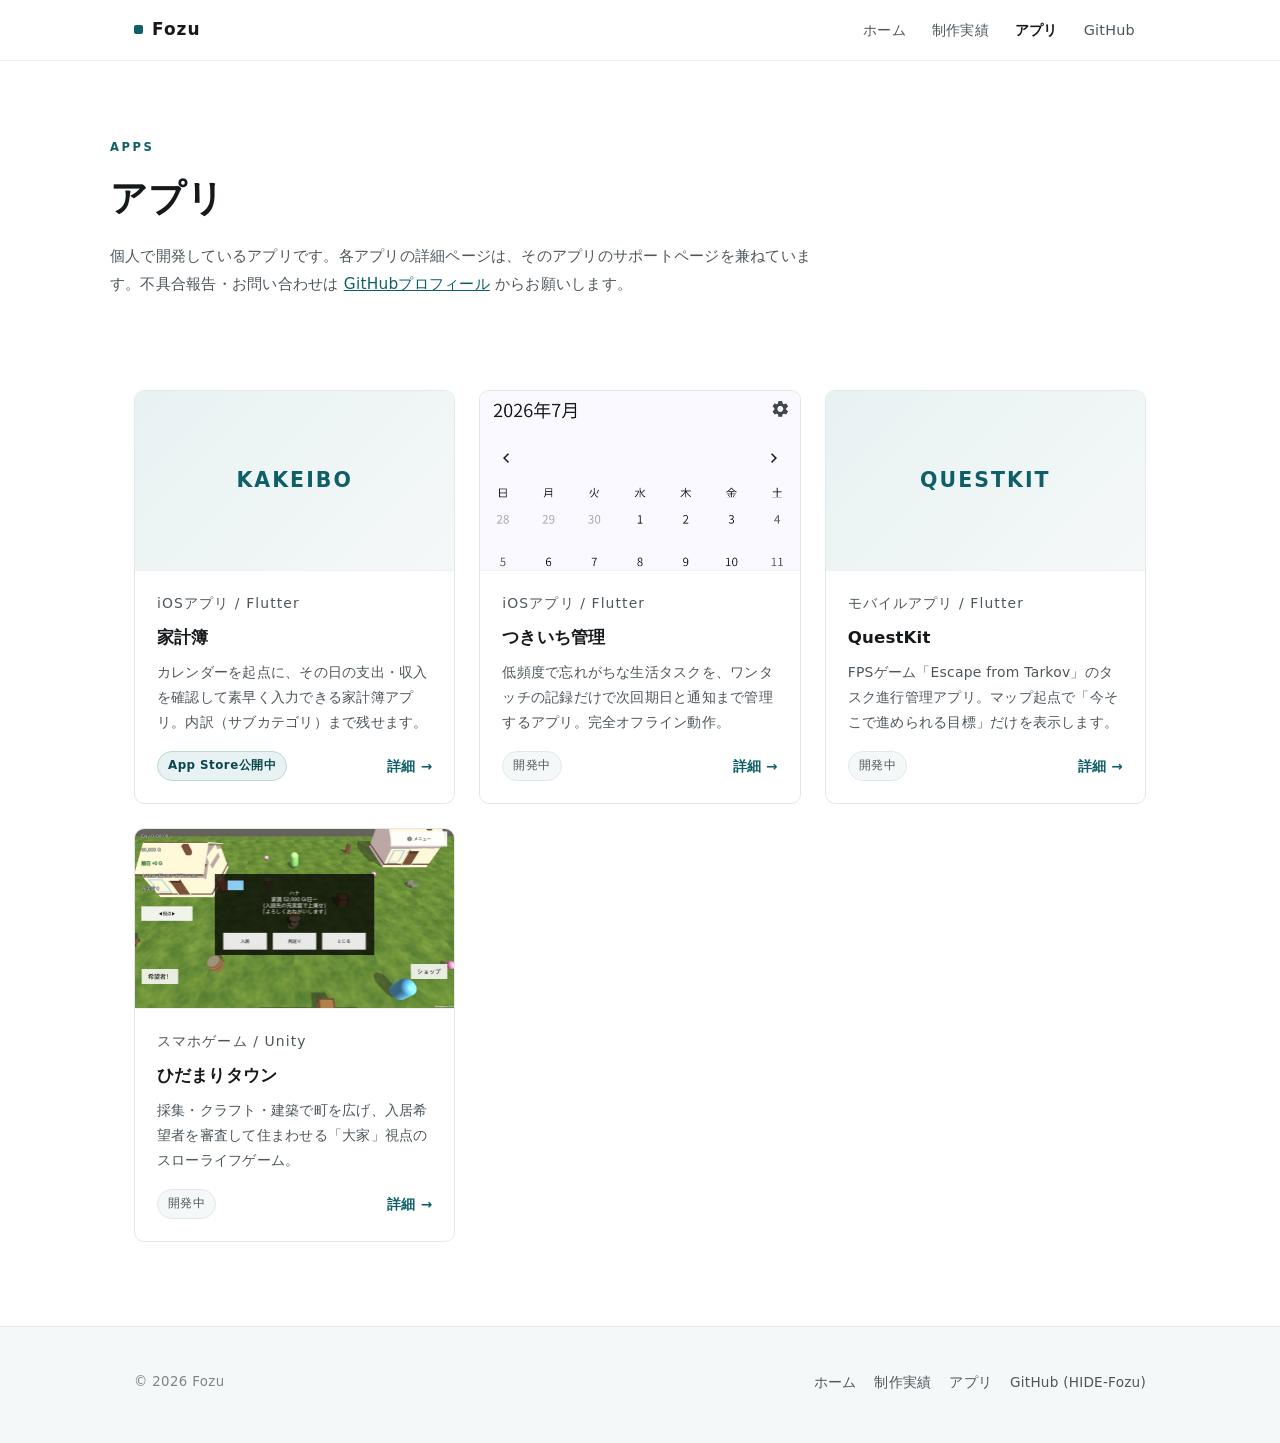
==== apps/index.html @ 3a942c28 "fozu.jp portfolio v1 Co-Authored-By: Claude Fable 5 <noreply@anthropic.com>" ====
<!doctype html>
<html lang="ja">
<head>
<meta charset="utf-8">
<meta name="viewport" content="width=device-width, initial-scale=1">
<title>アプリ | Fozu</title>
<meta name="description" content="Fozuが個人で開発しているアプリの一覧。家計簿、つきいち管理、QuestKit、ひだまりタウン。各詳細ページはサポートページを兼ねています。">
<meta property="og:type" content="website">
<meta property="og:site_name" content="Fozu">
<meta property="og:title" content="アプリ | Fozu">
<meta property="og:description" content="個人で開発しているアプリの一覧です。各詳細ページはサポートページを兼ねています。">
<meta property="og:image" content="https://fozu.jp/assets/og.png">
<meta name="twitter:card" content="summary_large_image">
<link rel="icon" type="image/svg+xml" href="../assets/favicon.svg">
<link rel="stylesheet" href="../assets/css/style.css">
</head>
<body>
<a class="skip-link" href="#main">本文へスキップ</a>

<header class="site-header">
  <div class="wrap">
    <a class="brand" href="../index.html"><span class="mark" aria-hidden="true"></span>Fozu</a>
    <nav class="site-nav" aria-label="メインナビゲーション">
      <ul>
        <li><a href="../index.html">ホーム</a></li>
        <li><a href="../works/index.html">制作実績</a></li>
        <li><a href="index.html" aria-current="page">アプリ</a></li>
        <li><a href="https://github.com/HIDE-Fozu" rel="noopener">GitHub</a></li>
      </ul>
    </nav>
  </div>
</header>

<main id="main">
  <div class="wrap page-head">
    <span class="eyebrow">Apps</span>
    <h1>アプリ</h1>
    <p class="lead">個人で開発しているアプリです。各アプリの詳細ページは、そのアプリのサポートページを兼ねています。不具合報告・お問い合わせは <a href="https://github.com/HIDE-Fozu" rel="noopener">GitHubプロフィール</a> からお願いします。</p>
  </div>

  <section class="section">
    <div class="wrap">
      <ul class="card-grid">

        <li class="card">
          <div class="card-thumb card-thumb-text"><span>KAKEIBO</span></div>
          <div class="card-body">
            <p class="card-kicker">iOSアプリ / Flutter</p>
            <h3><a href="kakeibo/index.html">家計簿</a></h3>
            <p>カレンダーを起点に、その日の支出・収入を確認して素早く入力できる家計簿アプリ。内訳（サブカテゴリ）まで残せます。</p>
            <div class="card-foot">
              <span class="status status-live">App Store公開中</span>
              <a class="card-more" href="kakeibo/index.html">詳細</a>
            </div>
          </div>
        </li>

        <li class="card">
          <div class="card-thumb card-thumb-phone">
            <img src="../assets/img/tsukiichi-home.png" width="585" height="1266"
                 alt="つきいち管理のホーム画面。月カレンダーと、期日が近い項目のリストが表示されている。">
          </div>
          <div class="card-body">
            <p class="card-kicker">iOSアプリ / Flutter</p>
            <h3><a href="tsukiichi/index.html">つきいち管理</a></h3>
            <p>低頻度で忘れがちな生活タスクを、ワンタッチの記録だけで次回期日と通知まで管理するアプリ。完全オフライン動作。</p>
            <div class="card-foot">
              <span class="status">開発中</span>
              <a class="card-more" href="tsukiichi/index.html">詳細</a>
            </div>
          </div>
        </li>

        <li class="card">
          <div class="card-thumb card-thumb-text"><span>QUESTKIT</span></div>
          <div class="card-body">
            <p class="card-kicker">モバイルアプリ / Flutter</p>
            <h3><a href="questkit/index.html">QuestKit</a></h3>
            <p>FPSゲーム「Escape from Tarkov」のタスク進行管理アプリ。マップ起点で「今そこで進められる目標」だけを表示します。</p>
            <div class="card-foot">
              <span class="status">開発中</span>
              <a class="card-more" href="questkit/index.html">詳細</a>
            </div>
          </div>
        </li>

        <li class="card">
          <div class="card-thumb">
            <img src="../assets/img/hidamari-applicant.jpg" width="1280" height="720"
                 alt="ひだまりタウンの入居希望者カード。キャラクターの見た目と提示家賃、ひとことコメントが表示されている。">
          </div>
          <div class="card-body">
            <p class="card-kicker">スマホゲーム / Unity</p>
            <h3><a href="hidamari/index.html">ひだまりタウン</a></h3>
            <p>採集・クラフト・建築で町を広げ、入居希望者を審査して住まわせる「大家」視点のスローライフゲーム。</p>
            <div class="card-foot">
              <span class="status">開発中</span>
              <a class="card-more" href="hidamari/index.html">詳細</a>
            </div>
          </div>
        </li>

      </ul>
    </div>
  </section>
</main>

<footer class="site-footer">
  <div class="wrap">
    <p class="copyright">&copy; 2026 Fozu</p>
    <ul class="footer-links">
      <li><a href="../index.html">ホーム</a></li>
      <li><a href="../works/index.html">制作実績</a></li>
      <li><a href="index.html">アプリ</a></li>
      <li><a href="https://github.com/HIDE-Fozu" rel="noopener">GitHub (HIDE-Fozu)</a></li>
    </ul>
  </div>
</footer>
</body>
</html>
---- assets/css/style.css ----
@charset "UTF-8";

/* ============================================================
   fozu.jp — 共有スタイル
   素のCSS1本。外部CDN・Webフォント不使用。
   ============================================================ */

/* --- 1. トークン ------------------------------------------- */
:root {
  --bg: #ffffff;
  --bg-soft: #f5f8f8;
  --bg-tint: #eef5f5;
  --ink: #16191b;
  --ink-2: #4d565b;
  --ink-3: #7b858a;
  --line: #e2e8e9;
  --line-soft: #eef2f3;
  --accent: #0f5f68;
  --accent-deep: #0a464d;
  --accent-tint: #e8f2f2;

  --wrap: 1060px;
  --gap: 24px;
  --radius: 10px;

  --font-ja: "Hiragino Kaku Gothic ProN", "Hiragino Sans", "Yu Gothic UI",
    "Yu Gothic", "Noto Sans JP", Meiryo, system-ui, -apple-system,
    "Segoe UI", sans-serif;
  --font-en: system-ui, -apple-system, "Segoe UI", "Helvetica Neue",
    Arial, sans-serif;

  color-scheme: light;
}

/* --- 2. リセット ------------------------------------------- */
*,
*::before,
*::after { box-sizing: border-box; }

html {
  -webkit-text-size-adjust: 100%;
  scroll-behavior: smooth;
}

body {
  margin: 0;
  background: var(--bg);
  color: var(--ink);
  font-family: var(--font-ja);
  font-size: 16px;
  line-height: 1.85;
  letter-spacing: .015em;
  font-feature-settings: "palt" 1;
  -webkit-font-smoothing: antialiased;
  overflow-wrap: anywhere;
}

img { max-width: 100%; height: auto; display: block; }

a { color: var(--accent); }
a:hover { color: var(--accent-deep); }

h1, h2, h3, h4 {
  margin: 0;
  line-height: 1.45;
  font-weight: 600;
  letter-spacing: .01em;
}

p { margin: 0; }
ul { margin: 0; padding: 0; }

:focus-visible {
  outline: 2px solid var(--accent);
  outline-offset: 3px;
  border-radius: 3px;
}

/* --- 3. レイアウト ----------------------------------------- */
.wrap {
  width: 100%;
  max-width: var(--wrap);
  margin-inline: auto;
  padding-inline: 24px;
}

.skip-link {
  position: absolute;
  left: -9999px;
  top: 0;
  background: var(--accent);
  color: #fff;
  padding: 10px 16px;
  z-index: 50;
  text-decoration: none;
}
.skip-link:focus { left: 8px; top: 8px; color: #fff; }

/* --- 4. ヘッダー ------------------------------------------- */
.site-header {
  position: sticky;
  top: 0;
  z-index: 20;
  background: rgba(255, 255, 255, .88);
  backdrop-filter: saturate(180%) blur(10px);
  -webkit-backdrop-filter: saturate(180%) blur(10px);
  border-bottom: 1px solid var(--line-soft);
}

.site-header .wrap {
  display: flex;
  align-items: center;
  justify-content: space-between;
  gap: 16px;
  min-height: 60px;
  flex-wrap: wrap;
}

.brand {
  display: inline-flex;
  align-items: center;
  gap: 9px;
  font-family: var(--font-en);
  font-weight: 600;
  font-size: 1.06rem;
  letter-spacing: .06em;
  color: var(--ink);
  text-decoration: none;
}
.brand:hover { color: var(--accent); }
.brand .mark {
  width: 9px;
  height: 9px;
  border-radius: 2px;
  background: var(--accent);
  flex: none;
}

.site-nav ul {
  display: flex;
  align-items: center;
  gap: 4px;
  list-style: none;
  flex-wrap: wrap;
}
.site-nav a {
  display: inline-block;
  padding: 6px 11px;
  font-size: .9rem;
  color: var(--ink-2);
  text-decoration: none;
  border-radius: 6px;
  transition: background .18s ease, color .18s ease;
}
.site-nav a:hover { color: var(--accent); background: var(--accent-tint); }
.site-nav a[aria-current="page"] { color: var(--ink); font-weight: 600; }

/* --- 5. ヒーロー / ページ見出し ---------------------------- */
.eyebrow {
  display: block;
  font-family: var(--font-en);
  font-size: .72rem;
  font-weight: 600;
  letter-spacing: .22em;
  text-transform: uppercase;
  color: var(--accent);
  margin-bottom: 14px;
}

.hero {
  padding: clamp(56px, 9vw, 104px) 0 clamp(44px, 7vw, 76px);
  border-bottom: 1px solid var(--line-soft);
}
.hero h1 {
  font-size: clamp(1.95rem, 5.6vw, 3.05rem);
  line-height: 1.28;
  letter-spacing: -.01em;
}
.hero .lead {
  margin-top: 22px;
  max-width: 40em;
  color: var(--ink-2);
  font-size: clamp(.97rem, 2.4vw, 1.05rem);
}

.page-head {
  padding: clamp(44px, 7vw, 76px) 0 clamp(24px, 4vw, 36px);
}
.page-head h1 {
  font-size: clamp(1.65rem, 4.6vw, 2.3rem);
  letter-spacing: -.005em;
}
.page-head .lead {
  margin-top: 16px;
  max-width: 46em;
  color: var(--ink-2);
  font-size: .96rem;
}

/* 見出しブロックの直後は上の余白を詰める */
.page-head + .section { padding-top: clamp(10px, 2vw, 20px); }

.hero-actions {
  display: flex;
  flex-wrap: wrap;
  gap: 12px;
  margin-top: 30px;
}

/* --- 6. ボタン --------------------------------------------- */
.btn {
  display: inline-flex;
  align-items: center;
  gap: 8px;
  padding: 11px 20px;
  border: 1px solid var(--accent);
  border-radius: 999px;
  font-size: .92rem;
  font-weight: 600;
  text-decoration: none;
  transition: background .2s ease, color .2s ease,
    border-color .2s ease, transform .2s ease;
}
.btn-primary { background: var(--accent); color: #fff; }
.btn-primary:hover {
  background: var(--accent-deep);
  border-color: var(--accent-deep);
  color: #fff;
  transform: translateY(-1px);
}
.btn-ghost { background: transparent; color: var(--accent); }
.btn-ghost:hover { background: var(--accent-tint); color: var(--accent-deep); }

/* --- 7. セクション ----------------------------------------- */
.section { padding: clamp(48px, 7.5vw, 84px) 0; }
.section + .section { border-top: 1px solid var(--line-soft); }
.section-soft { background: var(--bg-soft); }

.section h2 {
  font-size: clamp(1.28rem, 3.4vw, 1.6rem);
  letter-spacing: -.005em;
}
.section .section-lead {
  margin-top: 14px;
  max-width: 46em;
  color: var(--ink-2);
  font-size: .95rem;
}

/* --- 8. スキル --------------------------------------------- */
.skill-grid {
  display: grid;
  grid-template-columns: repeat(2, minmax(0, 1fr));
  gap: 20px;
  margin-top: 34px;
  list-style: none;
}
.skill-grid > li {
  padding: 20px 22px;
  border: 1px solid var(--line);
  border-radius: var(--radius);
  background: var(--bg);
}
.skill-grid h3 {
  font-size: .98rem;
  display: flex;
  align-items: center;
  gap: 8px;
}
.skill-grid h3::before {
  content: "";
  width: 6px;
  height: 6px;
  border-radius: 50%;
  background: var(--accent);
  flex: none;
}
.skill-grid p {
  margin-top: 8px;
  font-size: .87rem;
  color: var(--ink-2);
  line-height: 1.8;
}

.chips {
  display: flex;
  flex-wrap: wrap;
  gap: 8px;
  margin-top: 26px;
  list-style: none;
}
.chips > li {
  padding: 5px 13px;
  border: 1px solid var(--line);
  border-radius: 999px;
  background: var(--bg);
  font-family: var(--font-en);
  font-size: .8rem;
  color: var(--ink-2);
  letter-spacing: .02em;
}

/* --- 9. カードグリッド ------------------------------------- */
.card-grid {
  display: grid;
  grid-template-columns: repeat(auto-fill, minmax(272px, 1fr));
  gap: var(--gap);
  margin-top: 36px;
  list-style: none;
}

.card {
  display: flex;
  flex-direction: column;
  border: 1px solid var(--line);
  border-radius: var(--radius);
  background: var(--bg);
  overflow: hidden;
  transition: border-color .2s ease, box-shadow .2s ease, transform .2s ease;
}
.card:hover {
  border-color: #cfdcdd;
  box-shadow: 0 6px 22px rgba(16, 32, 34, .07);
  transform: translateY(-2px);
}

.card-thumb {
  background: var(--bg-tint);
  border-bottom: 1px solid var(--line-soft);
  aspect-ratio: 16 / 9;
  overflow: hidden;
}
.card-thumb img {
  width: 100%;
  height: 100%;
  object-fit: cover;
  object-position: top center;
}
/* 縦長のスマホ画面はカレンダー部分が入るよう上端寄りで切る */
.card-thumb-phone img { object-position: 50% 1%; }

/* 画像がない作品用のテキストサムネイル */
.card-thumb-text {
  display: flex;
  align-items: center;
  justify-content: center;
  padding: 20px;
  background:
    linear-gradient(135deg, var(--accent-tint) 0%, var(--bg-soft) 100%);
}
.card-thumb-text span {
  font-family: var(--font-en);
  font-size: 1.28rem;
  font-weight: 600;
  letter-spacing: .1em;
  color: var(--accent);
  text-align: center;
  line-height: 1.5;
}

.card-body {
  display: flex;
  flex-direction: column;
  flex: 1;
  gap: 10px;
  padding: 20px 22px 22px;
}
.card-kicker {
  font-size: .76rem;
  letter-spacing: .08em;
  color: var(--ink-3);
}
.card h3 { font-size: 1.04rem; }
.card h3 a { text-decoration: none; color: var(--ink); }
.card h3 a:hover { color: var(--accent); }
.card p {
  font-size: .87rem;
  color: var(--ink-2);
  line-height: 1.8;
}
.card-foot {
  margin-top: auto;
  padding-top: 6px;
  display: flex;
  align-items: center;
  justify-content: space-between;
  gap: 10px;
  flex-wrap: wrap;
}
.card-more {
  font-size: .85rem;
  font-weight: 600;
  text-decoration: none;
}
.card-more::after { content: " →"; }

/* --- 10. ステータスバッジ ---------------------------------- */
.status {
  display: inline-block;
  padding: 3px 10px;
  border-radius: 999px;
  border: 1px solid var(--line);
  background: var(--bg-soft);
  font-size: .74rem;
  letter-spacing: .04em;
  color: var(--ink-2);
  white-space: nowrap;
}
.status-live {
  border-color: #b9d9d5;
  background: var(--accent-tint);
  color: var(--accent-deep);
  font-weight: 600;
}

/* --- 11. 作品詳細 ------------------------------------------ */
.detail-meta {
  display: flex;
  flex-wrap: wrap;
  gap: 12px 34px;
  margin-top: 30px;
  padding-top: 22px;
  border-top: 1px solid var(--line-soft);
  font-size: .88rem;
  color: var(--ink-2);
}
.detail-meta > div { display: flex; gap: 10px; align-items: baseline; }
.detail-meta dt {
  font-size: .74rem;
  letter-spacing: .1em;
  text-transform: uppercase;
  color: var(--ink-3);
  font-family: var(--font-en);
}
.detail-meta dd { margin: 0; }

.prose h2 {
  font-size: 1.18rem;
  margin-bottom: 14px;
  padding-bottom: 10px;
  border-bottom: 1px solid var(--line-soft);
}
.prose p { font-size: .95rem; color: var(--ink-2); }
.prose p + p { margin-top: 14px; }

.feature-list {
  list-style: none;
  display: grid;
  gap: 12px;
}
.feature-list > li {
  position: relative;
  padding-left: 22px;
  font-size: .93rem;
  color: var(--ink-2);
}
.feature-list > li::before {
  content: "";
  position: absolute;
  left: 2px;
  top: .78em;
  width: 7px;
  height: 7px;
  border-radius: 2px;
  background: var(--accent);
}
.feature-list b { color: var(--ink); font-weight: 600; }

/* --- 12. スクリーンショット -------------------------------- */
.shots {
  display: grid;
  gap: 20px;
  margin-top: 28px;
  list-style: none;
}
.shots-phone { grid-template-columns: repeat(auto-fit, minmax(180px, 1fr)); }
.shots-wide { grid-template-columns: repeat(auto-fit, minmax(300px, 1fr)); }

.shots figure { margin: 0; }
.shots img {
  width: 100%;
  border: 1px solid var(--line);
  border-radius: 8px;
  background: var(--bg-soft);
}
.shots figcaption {
  margin-top: 9px;
  font-size: .8rem;
  color: var(--ink-3);
  line-height: 1.7;
}

.note {
  margin-top: 26px;
  padding: 18px 20px;
  border: 1px solid var(--line);
  border-left: 3px solid var(--accent);
  border-radius: 0 var(--radius) var(--radius) 0;
  background: var(--bg-soft);
  font-size: .88rem;
  color: var(--ink-2);
  line-height: 1.85;
}

.backlink {
  display: inline-block;
  margin-top: 40px;
  font-size: .88rem;
  text-decoration: none;
}
.backlink::before { content: "← "; }

/* --- 13. 404 ----------------------------------------------- */
.center-panel {
  padding: clamp(70px, 14vw, 150px) 0;
  text-align: center;
}
.center-panel .code {
  font-family: var(--font-en);
  font-size: clamp(3rem, 12vw, 4.6rem);
  font-weight: 700;
  letter-spacing: .04em;
  color: var(--accent-tint);
  line-height: 1;
}
.center-panel h1 {
  margin-top: 12px;
  font-size: clamp(1.3rem, 4vw, 1.7rem);
}
.center-panel p { margin-top: 16px; color: var(--ink-2); font-size: .95rem; }
.center-panel .hero-actions { justify-content: center; }

/* --- 14. フッター ------------------------------------------ */
.site-footer {
  margin-top: 0;
  border-top: 1px solid var(--line);
  background: var(--bg-soft);
  padding: 40px 0 46px;
}
.site-footer .wrap {
  display: flex;
  align-items: center;
  justify-content: space-between;
  gap: 18px 26px;
  flex-wrap: wrap;
}
.site-footer .copyright {
  font-family: var(--font-en);
  font-size: .83rem;
  color: var(--ink-3);
  letter-spacing: .03em;
}
.footer-links {
  display: flex;
  gap: 6px 18px;
  list-style: none;
  flex-wrap: wrap;
}
.footer-links a {
  font-size: .85rem;
  color: var(--ink-2);
  text-decoration: none;
}
.footer-links a:hover { color: var(--accent); text-decoration: underline; }

/* --- 15. レスポンシブ -------------------------------------- */
@media (max-width: 640px) {
  body { font-size: 15.5px; }
  .wrap { padding-inline: 20px; }
  .site-header .wrap { min-height: 56px; padding-block: 8px; }
  .site-nav a { padding: 5px 9px; font-size: .85rem; }
  .card-grid,
  .skill-grid { grid-template-columns: minmax(0, 1fr); }
  .shots-phone { grid-template-columns: repeat(auto-fit, minmax(150px, 1fr)); }
  .hero-actions .btn { flex: 1 1 auto; justify-content: center; }
  .site-footer .wrap { flex-direction: column; align-items: flex-start; }
}

@media (max-width: 380px) {
  .site-header .wrap { gap: 8px; }
  .brand { font-size: 1rem; }
}

@media (prefers-reduced-motion: reduce) {
  html { scroll-behavior: auto; }
  *, *::before, *::after {
    transition-duration: .01ms !important;
    animation-duration: .01ms !important;
  }
}
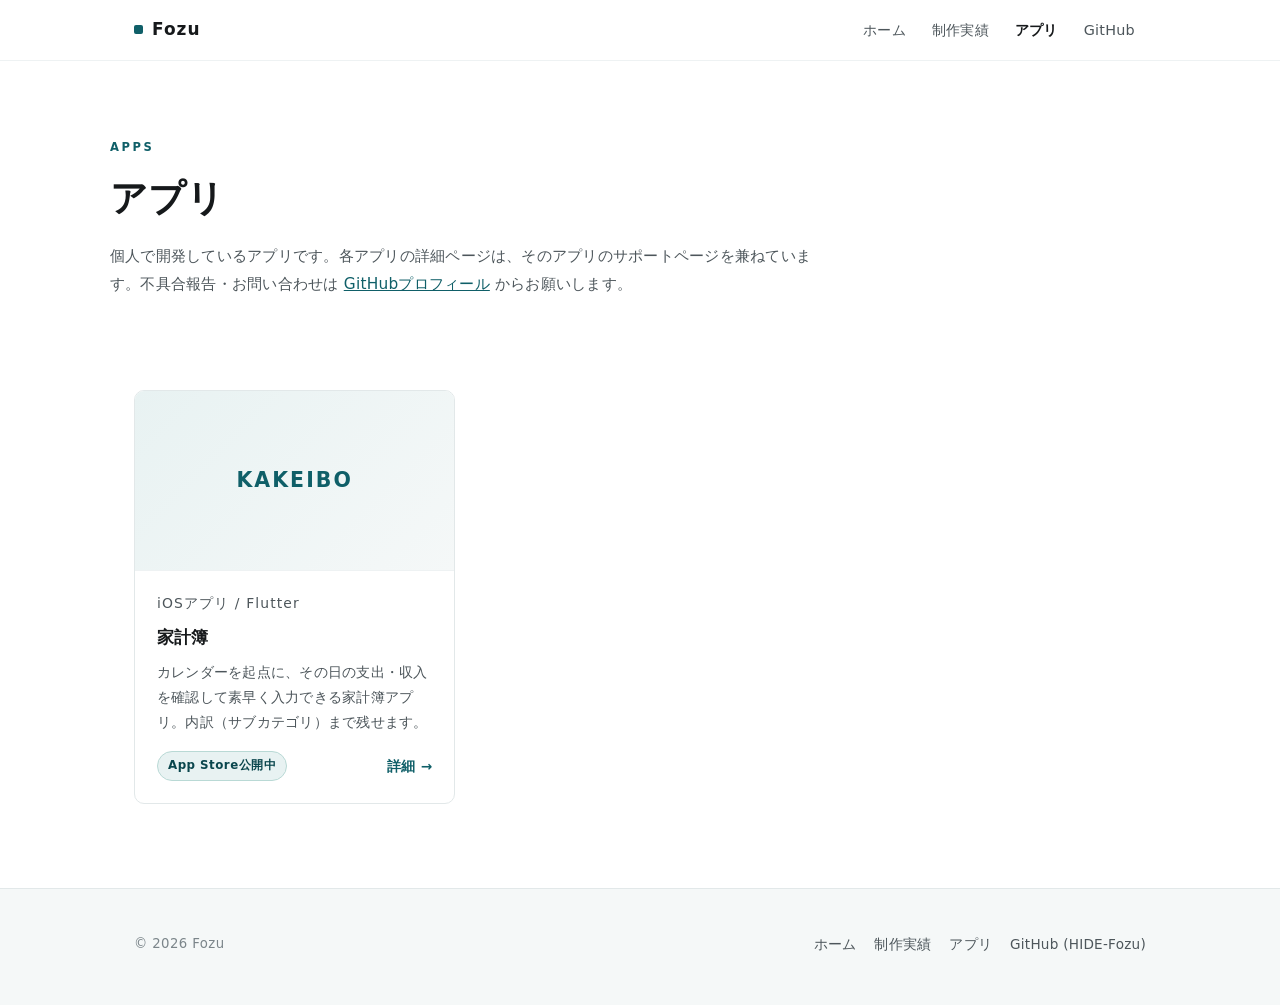
==== commit 80a1438c: "掲載を家計簿のみに縮小(ユーザー指示・他4作品は非表示) つきいち管理・ひだまりタウン・QuestKit・農産ブランドのサンプルサイトを 未リリース/進捗不足/仕事由来のため非表示にする。  - in" ====
--- a/apps/index.html
+++ b/apps/index.html
@@ -4,7 +4,7 @@
 <meta charset="utf-8">
 <meta name="viewport" content="width=device-width, initial-scale=1">
 <title>アプリ | Fozu</title>
-<meta name="description" content="Fozuが個人で開発しているアプリの一覧。家計簿、つきいち管理、QuestKit、ひだまりタウン。各詳細ページはサポートページを兼ねています。">
+<meta name="description" content="Fozuが個人で開発しているアプリの一覧。App Storeで公開中のiOSアプリ「家計簿」。各詳細ページはサポートページを兼ねています。">
 <meta property="og:type" content="website">
 <meta property="og:site_name" content="Fozu">
 <meta property="og:title" content="アプリ | Fozu">
@@ -55,51 +55,6 @@
           </div>
         </li>
 
-        <li class="card">
-          <div class="card-thumb card-thumb-phone">
-            <img src="../assets/img/tsukiichi-home.png" width="585" height="1266"
-                 alt="つきいち管理のホーム画面。月カレンダーと、期日が近い項目のリストが表示されている。">
-          </div>
-          <div class="card-body">
-            <p class="card-kicker">iOSアプリ / Flutter</p>
-            <h3><a href="tsukiichi/index.html">つきいち管理</a></h3>
-            <p>低頻度で忘れがちな生活タスクを、ワンタッチの記録だけで次回期日と通知まで管理するアプリ。完全オフライン動作。</p>
-            <div class="card-foot">
-              <span class="status">開発中</span>
-              <a class="card-more" href="tsukiichi/index.html">詳細</a>
-            </div>
-          </div>
-        </li>
-
-        <li class="card">
-          <div class="card-thumb card-thumb-text"><span>QUESTKIT</span></div>
-          <div class="card-body">
-            <p class="card-kicker">モバイルアプリ / Flutter</p>
-            <h3><a href="questkit/index.html">QuestKit</a></h3>
-            <p>FPSゲーム「Escape from Tarkov」のタスク進行管理アプリ。マップ起点で「今そこで進められる目標」だけを表示します。</p>
-            <div class="card-foot">
-              <span class="status">開発中</span>
-              <a class="card-more" href="questkit/index.html">詳細</a>
-            </div>
-          </div>
-        </li>
-
-        <li class="card">
-          <div class="card-thumb">
-            <img src="../assets/img/hidamari-applicant.jpg" width="1280" height="720"
-                 alt="ひだまりタウンの入居希望者カード。キャラクターの見た目と提示家賃、ひとことコメントが表示されている。">
-          </div>
-          <div class="card-body">
-            <p class="card-kicker">スマホゲーム / Unity</p>
-            <h3><a href="hidamari/index.html">ひだまりタウン</a></h3>
-            <p>採集・クラフト・建築で町を広げ、入居希望者を審査して住まわせる「大家」視点のスローライフゲーム。</p>
-            <div class="card-foot">
-              <span class="status">開発中</span>
-              <a class="card-more" href="hidamari/index.html">詳細</a>
-            </div>
-          </div>
-        </li>
-
       </ul>
     </div>
   </section>
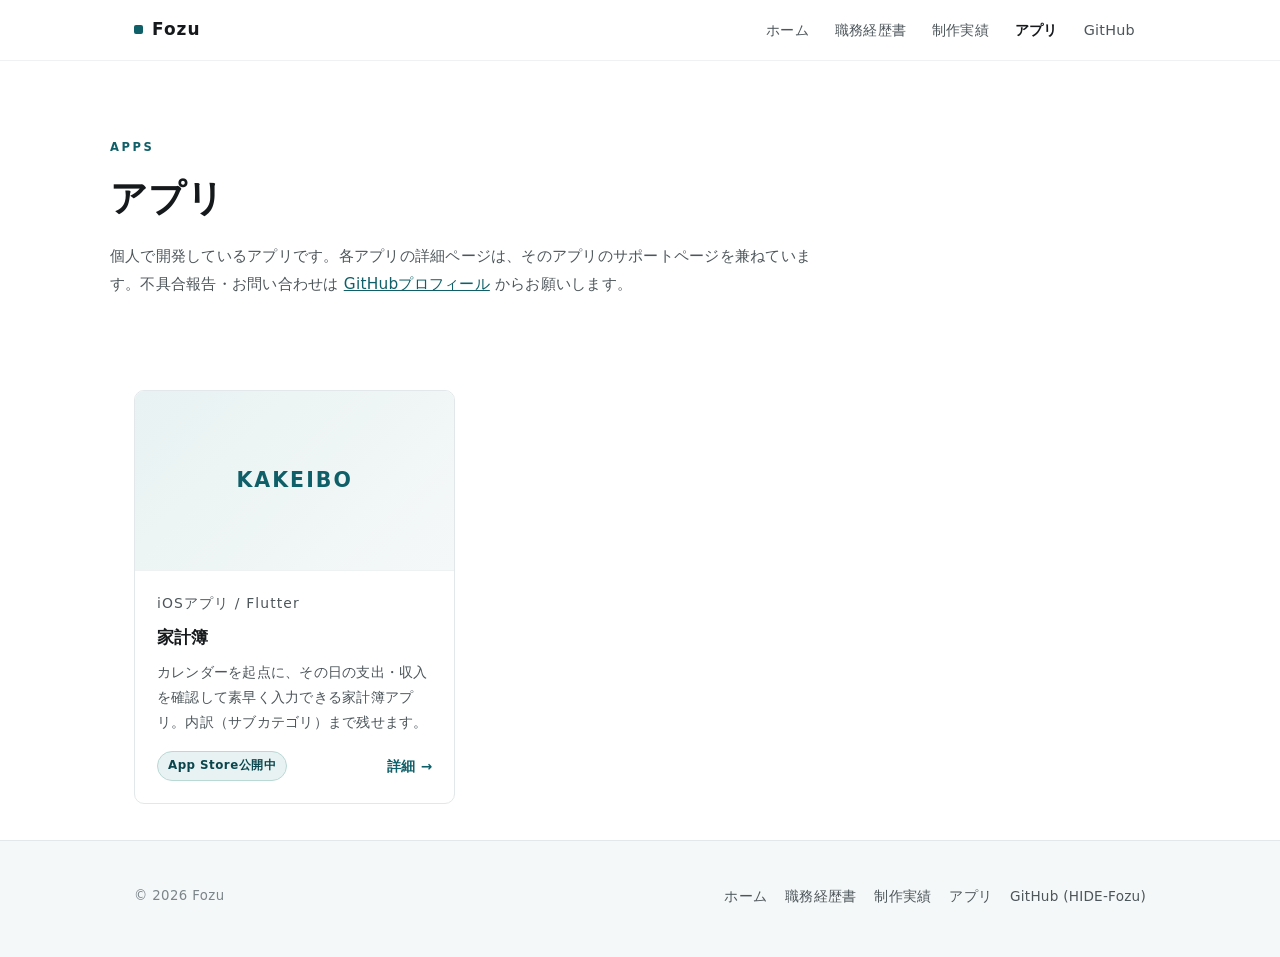
==== commit 051de78d: "職務経歴書ページ(/resume/)を追加・全ページのナビに導線を追加 Co-Authored-By: Claude Opus 5 (1M context) <noreply@anthropic.co" ====
--- a/apps/index.html
+++ b/apps/index.html
@@ -23,6 +23,7 @@
     <nav class="site-nav" aria-label="メインナビゲーション">
       <ul>
         <li><a href="../index.html">ホーム</a></li>
+        <li><a href="../resume/index.html">職務経歴書</a></li>
         <li><a href="../works/index.html">制作実績</a></li>
         <li><a href="index.html" aria-current="page">アプリ</a></li>
         <li><a href="https://github.com/HIDE-Fozu" rel="noopener">GitHub</a></li>
@@ -65,6 +66,7 @@
     <p class="copyright">&copy; 2026 Fozu</p>
     <ul class="footer-links">
       <li><a href="../index.html">ホーム</a></li>
+      <li><a href="../resume/index.html">職務経歴書</a></li>
       <li><a href="../works/index.html">制作実績</a></li>
       <li><a href="index.html">アプリ</a></li>
       <li><a href="https://github.com/HIDE-Fozu" rel="noopener">GitHub (HIDE-Fozu)</a></li>
--- a/assets/css/style.css
+++ b/assets/css/style.css
@@ -168,7 +168,7 @@
 }
 
 .hero {
-  padding: clamp(56px, 9vw, 104px) 0 clamp(44px, 7vw, 76px);
+  padding: clamp(26px, 4vw, 44px) 0 clamp(22px, 3.5vw, 36px);
   border-bottom: 1px solid var(--line-soft);
 }
 .hero h1 {
@@ -178,7 +178,7 @@
 }
 .hero .lead {
   margin-top: 22px;
-  max-width: 40em;
+  max-width: 52em;
   color: var(--ink-2);
   font-size: clamp(.97rem, 2.4vw, 1.05rem);
 }
@@ -232,7 +232,7 @@
 .btn-ghost:hover { background: var(--accent-tint); color: var(--accent-deep); }
 
 /* --- 7. セクション ----------------------------------------- */
-.section { padding: clamp(48px, 7.5vw, 84px) 0; }
+.section { padding: clamp(22px, 3.5vw, 36px) 0; }
 .section + .section { border-top: 1px solid var(--line-soft); }
 .section-soft { background: var(--bg-soft); }
 
@@ -298,6 +298,87 @@
   font-size: .8rem;
   color: var(--ink-2);
   letter-spacing: .02em;
+}
+
+/* --- 8b. 学習帯(横スクロールの帯・数十件想定) ---------------- */
+.learn-band {
+  padding: 16px 0 18px;
+  background: var(--bg-soft);
+  border-bottom: 1px solid var(--line-soft);
+}
+.learn-band-head {
+  display: flex;
+  align-items: baseline;
+  gap: 12px;
+  margin-bottom: 10px;
+}
+.learn-band-head h2 { margin: 0; font-size: .95rem; }
+.learn-strip {
+  display: flex;
+  gap: 10px;
+  overflow-x: auto;
+  -webkit-overflow-scrolling: touch;
+  scrollbar-width: thin;
+  list-style: none;
+  margin: 0;
+  padding: 2px 2px 8px;
+}
+.learn-strip > li {
+  flex: 0 0 auto;
+  width: 225px;
+  background: var(--bg);
+  border: 1px solid var(--line);
+  border-radius: var(--radius);
+  padding: 9px 13px;
+}
+.learn-cat {
+  display: inline-block;
+  margin-right: 7px;
+  padding: 0 9px;
+  border: 1px solid var(--accent);
+  border-radius: 999px;
+  font-family: var(--font-ja);
+  font-size: .7rem;
+  color: var(--accent-deep);
+  background: var(--accent-tint);
+}
+.learn-date {
+  font-family: var(--font-en);
+  font-size: .75rem;
+  color: var(--ink-3);
+}
+.learn-item-title {
+  display: block;
+  margin-top: 5px;
+  font-size: .85rem;
+  font-weight: 700;
+  line-height: 1.5;
+  color: inherit;
+  text-decoration: none;
+}
+a.learn-item-title:hover { color: var(--accent); }
+
+/* --- 8c. 技術と使用歴 -------------------------------------- */
+.tech-list {
+  margin-top: 26px;
+  max-width: 560px;
+  list-style: none;
+  padding: 0;
+}
+.tech-list > li {
+  display: flex;
+  justify-content: space-between;
+  align-items: baseline;
+  gap: 16px;
+  padding: 10px 2px;
+  border-bottom: 1px solid var(--line-soft);
+  font-size: .95rem;
+}
+.tech-list .since {
+  color: var(--ink-3);
+  font-family: var(--font-en);
+  font-size: .85rem;
+  white-space: nowrap;
 }
 
 /* --- 9. カードグリッド ------------------------------------- */
@@ -489,6 +570,10 @@
   color: var(--ink-3);
   line-height: 1.7;
 }
+
+/* 画面写真を原寸より拡大しない(細かい文字がぼやけるため)。
+   横幅が本文より狭い画像は中央寄せで置く。 */
+.shots.shots-native img { width: auto; margin-inline: auto; }
 
 .note {
   margin-top: 26px;
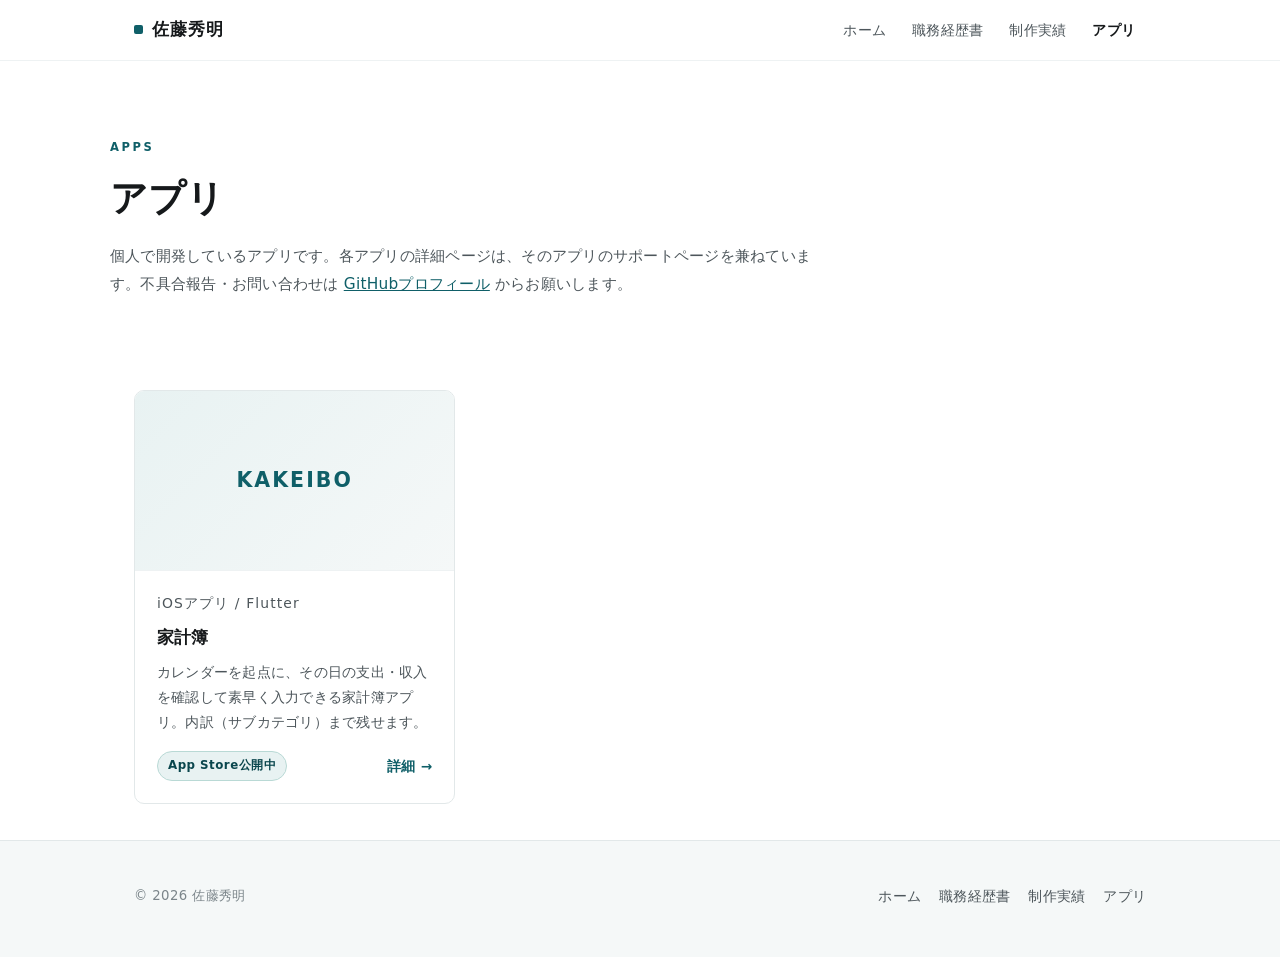
==== commit 63e58957: "GitHubリンクを撤去(ナビ/フッター/ヒーロー/基本情報)・Fozu表記を佐藤秀明に変更・ショーペンハウアー全集にURL/新コメント・書影なし時の自動フォールバック追加 Co-Authored-B" ====
--- a/apps/index.html
+++ b/apps/index.html
@@ -3,11 +3,11 @@
 <head>
 <meta charset="utf-8">
 <meta name="viewport" content="width=device-width, initial-scale=1">
-<title>アプリ | Fozu</title>
-<meta name="description" content="Fozuが個人で開発しているアプリの一覧。App Storeで公開中のiOSアプリ「家計簿」。各詳細ページはサポートページを兼ねています。">
+<title>アプリ | 佐藤秀明</title>
+<meta name="description" content="佐藤秀明が個人で開発しているアプリの一覧。App Storeで公開中のiOSアプリ「家計簿」。各詳細ページはサポートページを兼ねています。">
 <meta property="og:type" content="website">
-<meta property="og:site_name" content="Fozu">
-<meta property="og:title" content="アプリ | Fozu">
+<meta property="og:site_name" content="佐藤秀明 ポートフォリオ">
+<meta property="og:title" content="アプリ | 佐藤秀明">
 <meta property="og:description" content="個人で開発しているアプリの一覧です。各詳細ページはサポートページを兼ねています。">
 <meta property="og:image" content="https://fozu.jp/assets/og.png">
 <meta name="twitter:card" content="summary_large_image">
@@ -19,14 +19,13 @@
 
 <header class="site-header">
   <div class="wrap">
-    <a class="brand" href="../index.html"><span class="mark" aria-hidden="true"></span>Fozu</a>
+    <a class="brand" href="../index.html"><span class="mark" aria-hidden="true"></span>佐藤秀明</a>
     <nav class="site-nav" aria-label="メインナビゲーション">
       <ul>
         <li><a href="../index.html">ホーム</a></li>
         <li><a href="../resume/index.html">職務経歴書</a></li>
         <li><a href="../works/index.html">制作実績</a></li>
         <li><a href="index.html" aria-current="page">アプリ</a></li>
-        <li><a href="https://github.com/HIDE-Fozu" rel="noopener">GitHub</a></li>
       </ul>
     </nav>
   </div>
@@ -63,13 +62,12 @@
 
 <footer class="site-footer">
   <div class="wrap">
-    <p class="copyright">&copy; 2026 Fozu</p>
+    <p class="copyright">&copy; 2026 佐藤秀明</p>
     <ul class="footer-links">
       <li><a href="../index.html">ホーム</a></li>
       <li><a href="../resume/index.html">職務経歴書</a></li>
       <li><a href="../works/index.html">制作実績</a></li>
       <li><a href="index.html">アプリ</a></li>
-      <li><a href="https://github.com/HIDE-Fozu" rel="noopener">GitHub (HIDE-Fozu)</a></li>
     </ul>
   </div>
 </footer>
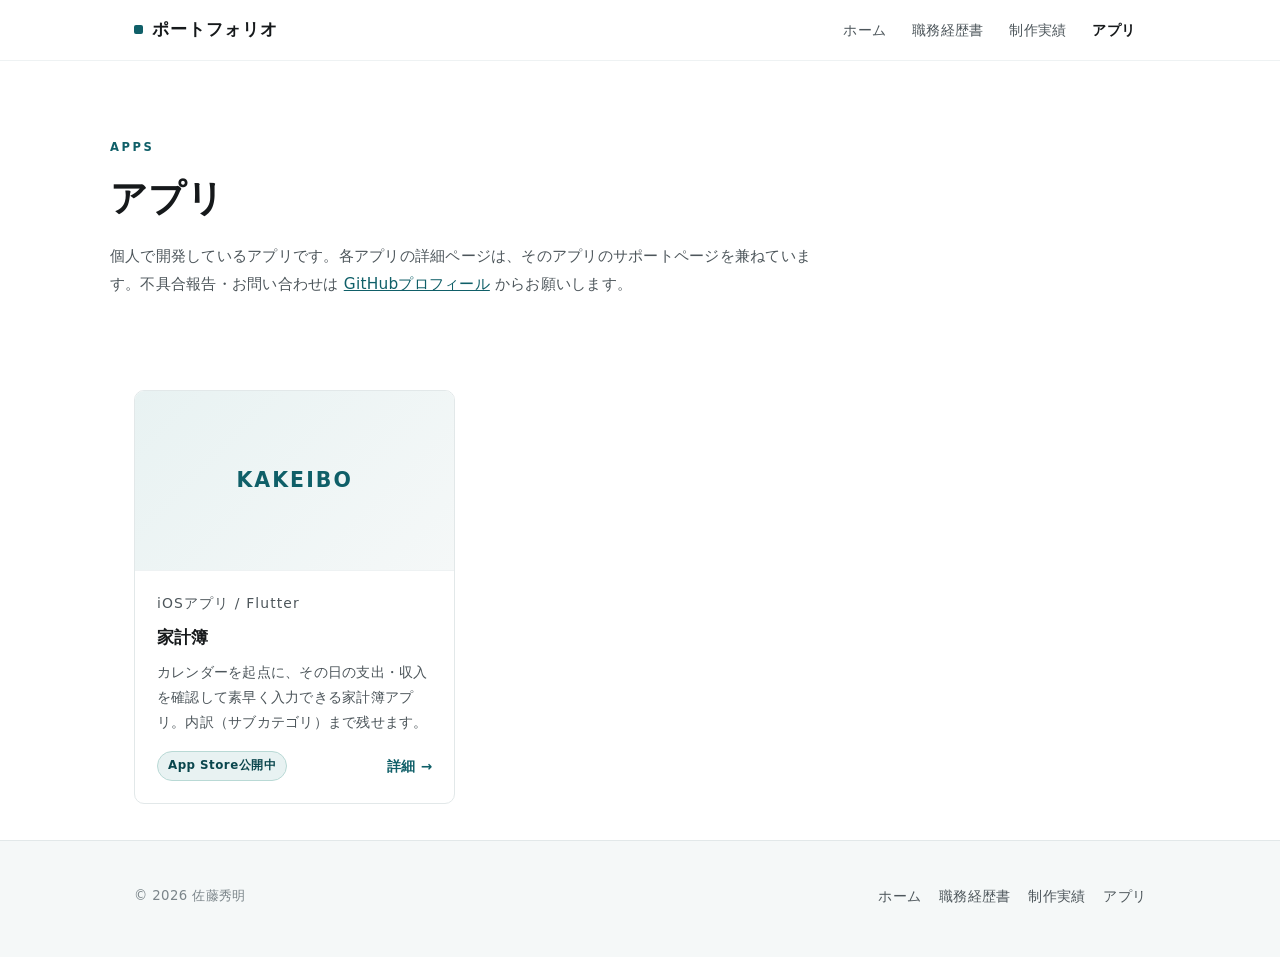
==== commit 6374c7d5: "ヘッダーのロゴ表記を「ポートフォリオ」に変更 Co-Authored-By: Claude Opus 5 (1M context) <noreply@anthropic.com>" ====
--- a/apps/index.html
+++ b/apps/index.html
@@ -19,7 +19,7 @@
 
 <header class="site-header">
   <div class="wrap">
-    <a class="brand" href="../index.html"><span class="mark" aria-hidden="true"></span>佐藤秀明</a>
+    <a class="brand" href="../index.html"><span class="mark" aria-hidden="true"></span>ポートフォリオ</a>
     <nav class="site-nav" aria-label="メインナビゲーション">
       <ul>
         <li><a href="../index.html">ホーム</a></li>
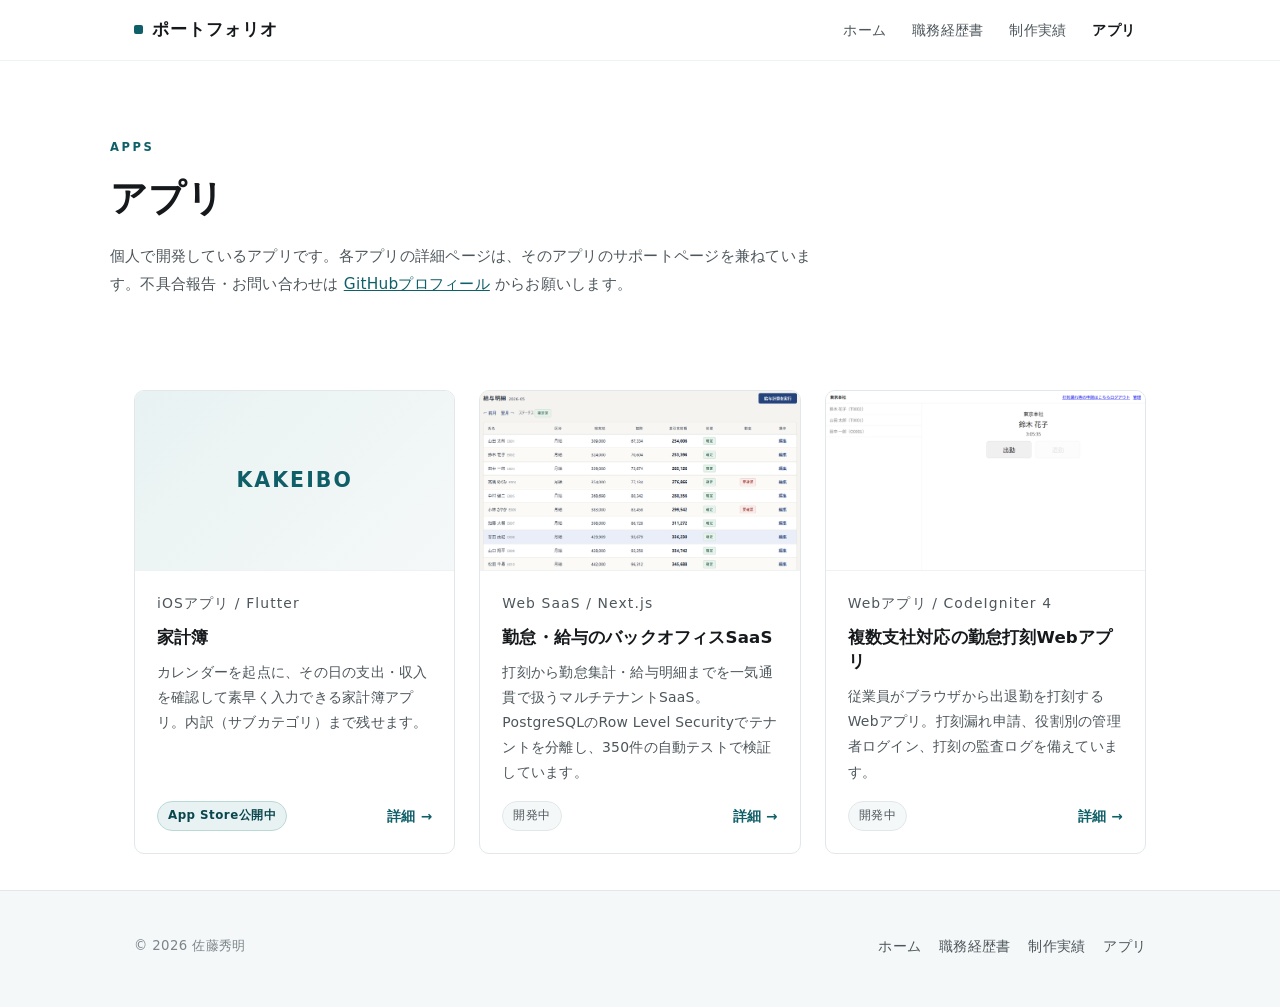
==== commit 71af9f5e: "アプリ一覧にSaaS・勤怠打刻の2作品を追加・「多支社」→「複数支社」・ショーペンハウアー全集に実カバー画像を設定(img指定の仕組み追加) Co-Authored-By: Claude Opus 5" ====
--- a/apps/index.html
+++ b/apps/index.html
@@ -55,6 +55,33 @@
           </div>
         </li>
 
+
+        <li class="card">
+          <div class="card-thumb"><img src="../assets/img/bo-thumb.png" width="816" height="459" alt="給与明細一覧の画面。氏名ごとに総支給・控除・差引支給額と状態が表に並んでいる"></div>
+          <div class="card-body">
+            <p class="card-kicker">Web SaaS / Next.js</p>
+            <h3><a href="../works/backoffice/index.html">勤怠・給与のバックオフィスSaaS</a></h3>
+            <p>打刻から勤怠集計・給与明細までを一気通貫で扱うマルチテナントSaaS。PostgreSQLのRow Level Securityでテナントを分離し、350件の自動テストで検証しています。</p>
+            <div class="card-foot">
+              <span class="status">開発中</span>
+              <a class="card-more" href="../works/backoffice/index.html">詳細</a>
+            </div>
+          </div>
+        </li>
+
+        <li class="card">
+          <div class="card-thumb"><img src="../assets/img/kintai-thumb.png" width="816" height="459" alt="勤怠打刻の画面。左に従業員の一覧、右に選択中の従業員名と出勤・退勤のボタンが並んでいる"></div>
+          <div class="card-body">
+            <p class="card-kicker">Webアプリ / CodeIgniter 4</p>
+            <h3><a href="../works/kintai-ci4/index.html">複数支社対応の勤怠打刻Webアプリ</a></h3>
+            <p>従業員がブラウザから出退勤を打刻するWebアプリ。打刻漏れ申請、役割別の管理者ログイン、打刻の監査ログを備えています。</p>
+            <div class="card-foot">
+              <span class="status">開発中</span>
+              <a class="card-more" href="../works/kintai-ci4/index.html">詳細</a>
+            </div>
+          </div>
+        </li>
+
       </ul>
     </div>
   </section>
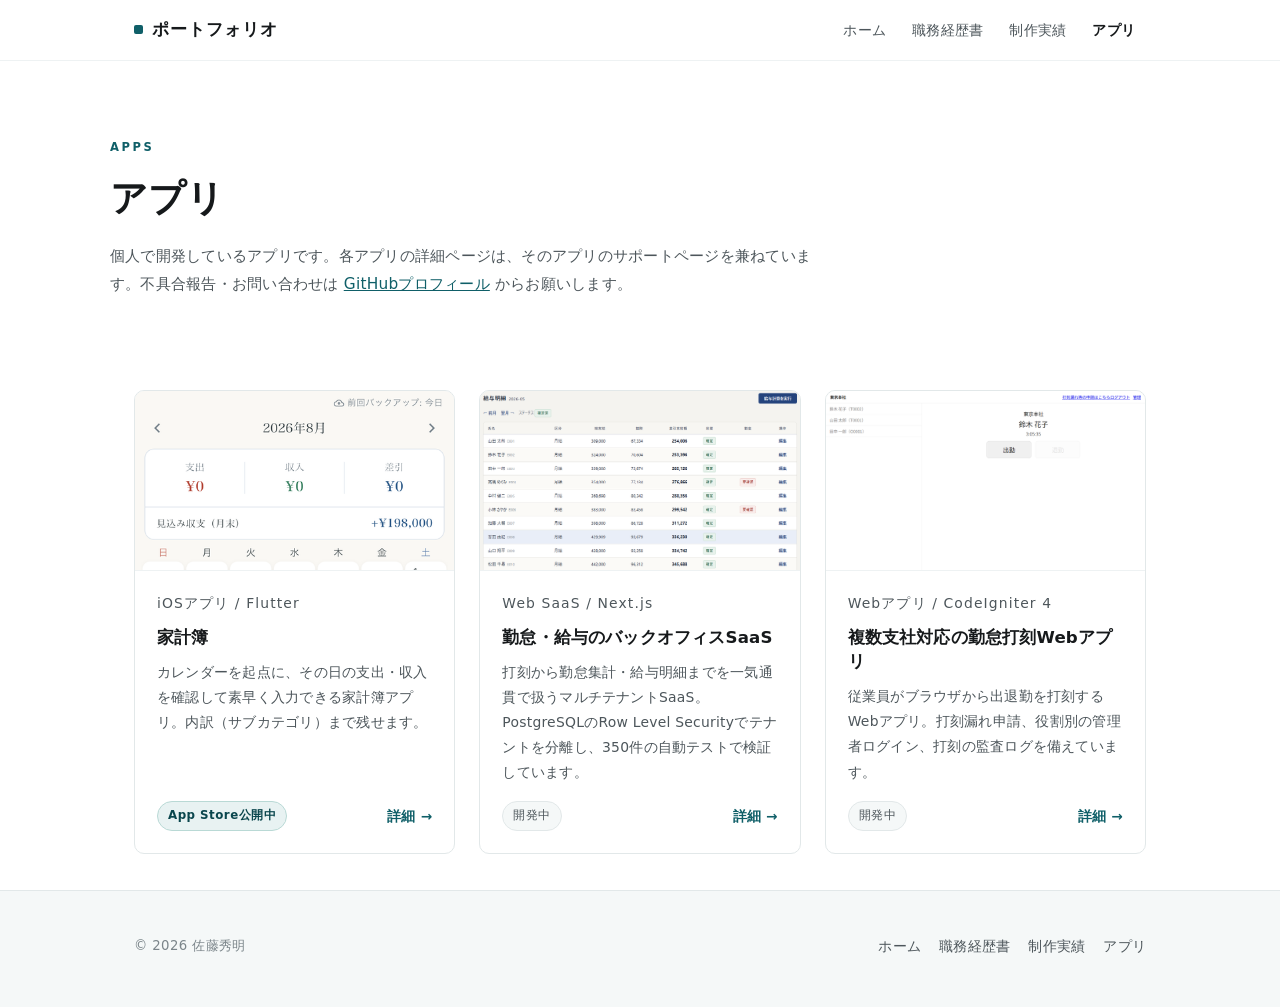
==== commit f1495b2d: "家計簿アプリに実機スクリーンショット3枚を掲載(カレンダー/入力/毎月)・カードのサムネイルも実画像に Co-Authored-By: Claude Opus 5 (1M context) <nore" ====
--- a/apps/index.html
+++ b/apps/index.html
@@ -43,7 +43,7 @@
       <ul class="card-grid">
 
         <li class="card">
-          <div class="card-thumb card-thumb-text"><span>KAKEIBO</span></div>
+          <div class="card-thumb card-thumb-phone"><img src="../assets/img/kakeibo-calendar.png" width="480" height="980" alt="家計簿アプリのカレンダー画面"></div>
           <div class="card-body">
             <p class="card-kicker">iOSアプリ / Flutter</p>
             <h3><a href="kakeibo/index.html">家計簿</a></h3>
